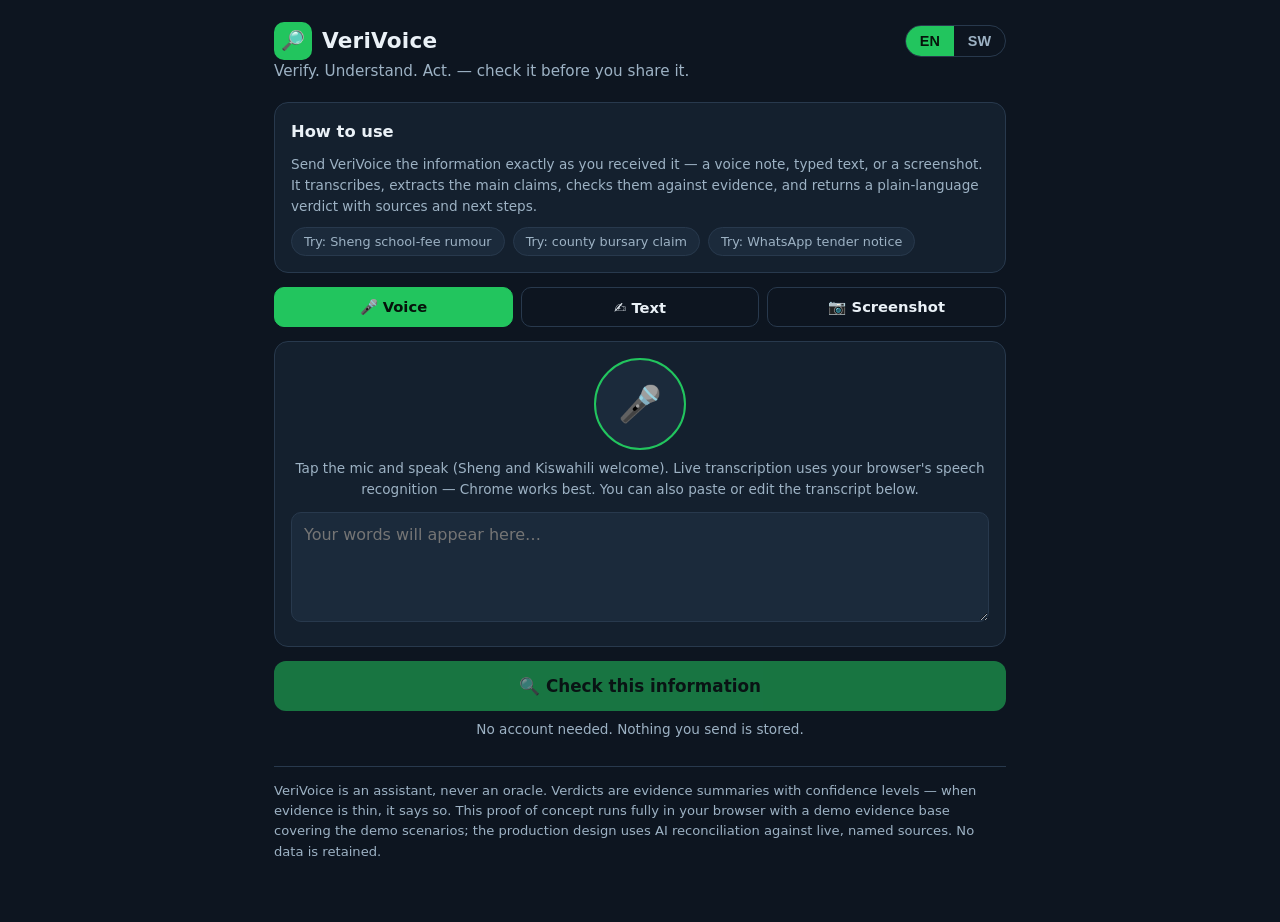
==== app/index.html @ a9f4529b "Deduplicate verdict cards for claims matching the same evidence" ====
<!DOCTYPE html>
<html lang="en">
<head>
<meta charset="UTF-8">
<meta name="viewport" content="width=device-width, initial-scale=1.0">
<meta name="description" content="VeriVoice — Verify. Understand. Act. A multilingual civic information assistant for Kenya.">
<title>VeriVoice — Verify. Understand. Act.</title>
<style>
:root{
  --bg:#0d1520; --card:#14202e; --card2:#1b2a3b; --ink:#eaf1f7; --muted:#9db2c4;
  --accent:#22c55e; --accent-ink:#06130b; --line:#28394d;
  --supported:#22c55e; --disputed:#ef4444; --misleading:#f59e0b; --unverified:#94a3b8;
  --font:system-ui,-apple-system,"Segoe UI",Roboto,"Helvetica Neue",Arial,sans-serif;
}
*{box-sizing:border-box;margin:0;padding:0}
body{background:var(--bg);color:var(--ink);font-family:var(--font);line-height:1.55;font-size:17px}
.wrap{max-width:760px;margin:0 auto;padding:16px 14px 60px}
header{display:flex;align-items:center;justify-content:space-between;gap:10px;padding:6px 0 14px}
.logo{display:flex;align-items:center;gap:10px;font-weight:800;font-size:1.35rem;letter-spacing:.2px}
.logo .mark{width:38px;height:38px;border-radius:10px;background:var(--accent);color:var(--accent-ink);display:flex;align-items:center;justify-content:center;font-size:1.2rem}
.tagline{color:var(--muted);font-size:.95rem;margin-top:-14px;margin-bottom:18px}
.langtoggle{display:flex;border:1px solid var(--line);border-radius:999px;overflow:hidden;flex-shrink:0}
.langtoggle button{background:transparent;color:var(--muted);border:0;padding:7px 14px;font-weight:700;cursor:pointer;font-size:.9rem}
.langtoggle button.on{background:var(--accent);color:var(--accent-ink)}
.card{background:var(--card);border:1px solid var(--line);border-radius:14px;padding:16px;margin-bottom:14px}
h2{font-size:1.02rem;margin-bottom:10px}
.tabs{display:flex;gap:8px;margin-bottom:14px}
.tab{flex:1;background:transparent;border:1px solid var(--line);color:var(--ink);border-radius:10px;padding:10px 6px;cursor:pointer;font-size:.92rem;font-weight:600;font-family:inherit}
.tab.on{background:var(--accent);color:var(--accent-ink);border-color:var(--accent)}
.hint{color:var(--muted);font-size:.85rem;margin-top:8px}
textarea{width:100%;background:var(--card2);border:1px solid var(--line);border-radius:10px;color:var(--ink);padding:12px;font-size:1rem;font-family:inherit;min-height:110px;resize:vertical}
textarea:focus{outline:2px solid var(--accent)}
.btn{display:block;width:100%;background:var(--accent);color:var(--accent-ink);border:0;border-radius:12px;padding:15px;font-size:1.05rem;font-weight:800;cursor:pointer;font-family:inherit;margin-top:6px}
.btn:disabled{opacity:.55;cursor:wait}
.btn.ghost{background:transparent;border:1px solid var(--line);color:var(--ink);font-weight:600;margin-top:10px}
.microw{display:flex;align-items:center;gap:10px;justify-content:center;flex-wrap:wrap}
.micbtn{width:92px;height:92px;border-radius:50%;border:2px solid var(--accent);background:var(--card2);color:var(--ink);font-size:2.2rem;cursor:pointer}
.micbtn.rec{background:#ef4444;border-color:#ef4444;animation:pulse 1.2s infinite}
@keyframes pulse{0%{box-shadow:0 0 0 0 rgba(239,68,68,.5)}70%{box-shadow:0 0 0 22px rgba(239,68,68,0)}100%{box-shadow:0 0 0 0 rgba(239,68,68,0)}}
.transcript{margin-top:12px}
.drop{border:2px dashed var(--line);border-radius:12px;padding:26px;text-align:center;color:var(--muted);cursor:pointer}
.drop.hasimg{padding:10px}
.drop img{max-width:100%;border-radius:8px}
.ocrprogress{color:var(--muted);font-size:.9rem;margin-top:10px}
.pipeline{display:none;background:var(--card);border:1px solid var(--line);border-radius:14px;padding:16px 18px;margin-bottom:14px}
.pipeline .step{display:flex;align-items:center;gap:10px;padding:7px 0;color:var(--muted);font-size:.95rem}
.pipeline .step.done{color:var(--ink)}
.pipeline .step .tick{width:22px;height:22px;border-radius:50%;border:1.5px solid var(--line);display:inline-flex;align-items:center;justify-content:center;font-size:.75rem;flex-shrink:0}
.pipeline .step.done .tick{background:var(--accent);color:var(--accent-ink);border-color:var(--accent)}
.safety{background:#2a1518;border:1px solid #7f1d1d;border-radius:12px;padding:14px;margin-bottom:14px}
.safety h3{font-size:.98rem;margin-bottom:6px;color:#fca5a5}
.safety p{font-size:.95rem}
.verdictcard{background:var(--card);border:1px solid var(--line);border-left:6px solid var(--unverified);border-radius:12px;padding:16px;margin-bottom:14px}
.verdictcard.supported{border-left-color:var(--supported)}
.verdictcard.disputed{border-left-color:var(--disputed)}
.verdictcard.misleading{border-left-color:var(--misleading)}
.verdictcard.unverified{border-left-color:var(--unverified)}
.claim{font-size:1.05rem;font-weight:600;margin-bottom:10px}
.badge{display:inline-block;padding:4px 12px;border-radius:999px;font-weight:800;font-size:.85rem;letter-spacing:.4px;margin-bottom:10px}
.badge.supported{background:rgba(34,197,94,.16);color:#6ee7a0}
.badge.disputed{background:rgba(239,68,68,.16);color:#fda4a4}
.badge.misleading{background:rgba(245,158,11,.16);color:#fcd34d}
.badge.unverified{background:rgba(148,163,184,.16);color:#cbd5e1}
.sechead{font-size:.82rem;font-weight:800;color:var(--muted);text-transform:uppercase;letter-spacing:.6px;margin:12px 0 6px}
.source{display:block;background:var(--card2);border:1px solid var(--line);border-radius:10px;padding:10px 12px;margin-bottom:8px;color:var(--ink);text-decoration:none;font-size:.95rem}
.source small{color:var(--muted);display:block}
.confbar{height:8px;background:var(--card2);border-radius:999px;overflow:hidden;margin:6px 0 2px}
.confbar span{display:block;height:100%;background:var(--accent)}
.nextsteps li{margin:4px 0 4px 18px;font-size:.97rem}
.sharebox{background:var(--card2);border:1px solid var(--line);border-radius:12px;padding:14px;margin-top:12px;font-size:.93rem;white-space:pre-wrap;display:none}
footer{color:var(--muted);font-size:.82rem;margin-top:26px;border-top:1px solid var(--line);padding-top:14px}
a{color:#7dd3fc}
.try{display:flex;gap:8px;flex-wrap:wrap;margin-top:10px}
.try button{background:var(--card2);border:1px solid var(--line);color:var(--muted);border-radius:999px;padding:6px 12px;font-size:.8rem;cursor:pointer;font-family:inherit}
.try button:hover{color:var(--ink);border-color:var(--accent)}
</style>
</head>
<body>
<div class="wrap">
  <header>
    <div class="logo"><div class="mark">🔎</div><span>VeriVoice</span></div>
    <div class="langtoggle"><button id="btnEn" class="on" onclick="setLang('en')">EN</button><button id="btnSw" onclick="setLang('sw')">SW</button></div>
  </header>
  <p class="tagline" id="t_tagline">Verify. Understand. Act. — check it before you share it.</p>

  <div class="card">
    <h2 id="t_howtitle">How to use</h2>
    <p class="hint" id="t_howtext">Send VeriVoice the information exactly as you received it — a voice note, typed text, or a screenshot. It transcribes, extracts the main claims, checks them against evidence, and returns a plain-language verdict with sources and next steps.</p>
    <div class="try">
      <button onclick="useExample(0)" id="ex0">Try: Sheng school-fee rumour</button>
      <button onclick="useExample(1)" id="ex1">Try: county bursary claim</button>
      <button onclick="useExample(2)" id="ex2">Try: WhatsApp tender notice</button>
    </div>
  </div>

  <div class="tabs">
    <button class="tab on" id="tabVoice" onclick="setTab('voice')">🎤 <span id="t_tabVoice">Voice</span></button>
    <button class="tab" id="tabText" onclick="setTab('text')">✍️ <span id="t_tabText">Text</span></button>
    <button class="tab" id="tabImg" onclick="setTab('img')">📷 <span id="t_tabImg">Screenshot</span></button>
  </div>

  <div class="card" id="paneVoice">
    <div class="microw">
      <button class="micbtn" id="micbtn" onclick="toggleMic()">🎤</button>
    </div>
    <p class="hint" style="text-align:center" id="t_michint">Tap the mic and speak (Sheng and Kiswahili welcome). Live transcription uses your browser's speech recognition — Chrome works best. You can also paste or edit the transcript below.</p>
    <div class="transcript"><textarea id="voiceText" placeholder="Your words will appear here…" oninput="syncText()"></textarea></div>
  </div>

  <div class="card" id="paneText" style="display:none">
    <textarea id="plainText" placeholder="Paste or type the message you received…" oninput="syncText()"></textarea>
  </div>

  <div class="card" id="paneImg" style="display:none">
    <div class="drop" id="drop" onclick="document.getElementById('file').click()">
      <span id="t_drop">📷 Tap to choose a screenshot of the message</span>
    </div>
    <input type="file" id="file" accept="image/*" style="display:none" onchange="handleImage(event)">
    <p class="ocrprogress" id="ocrprogress"></p>
    <textarea id="imgText" style="display:none;margin-top:10px" placeholder="Text read from the image (you can correct it)…" oninput="syncText()"></textarea>
  </div>

  <button class="btn" id="checkBtn" onclick="runCheck()" disabled>🔍 <span id="t_checkbtn">Check this information</span></button>
  <p class="hint" style="text-align:center" id="t_privacy">No account needed. Nothing you send is stored.</p>

  <div class="pipeline" id="pipeline">
    <div class="step" id="ps1"><span class="tick"></span> <span id="t_ps1">Transcription / text extraction</span></div>
    <div class="step" id="ps2"><span class="tick"></span> <span id="t_ps2">Claim extraction</span></div>
    <div class="step" id="ps3"><span class="tick"></span> <span id="t_ps3">Evidence retrieval</span></div>
    <div class="step" id="ps4"><span class="tick"></span> <span id="t_ps4">AI reconciliation</span></div>
    <div class="step" id="ps5"><span class="tick"></span> <span id="t_ps5">Preparing your verdict cards</span></div>
  </div>

  <div id="safety" class="safety" style="display:none">
    <h3 id="t_safetyh">⚠️ This message touches safety</h3>
    <p id="t_safetyp"></p>
  </div>

  <div id="results"></div>

  <div class="card" id="sharecard" style="display:none">
    <h2 id="t_shareh">Share back to the group</h2>
    <div class="sharebox" id="sharebox"></div>
    <button class="btn ghost" id="copybtn" onclick="copySummary()">📋 <span id="t_copy">Copy summary card</span></button>
    <button class="btn ghost" id="sharebtn" onclick="nativeShare()" style="display:none">📤 <span id="t_share">Share…</span></button>
  </div>

  <footer id="t_foot">
    VeriVoice is an assistant, never an oracle. Verdicts are evidence summaries with confidence levels — when evidence is thin, it says so. This proof of concept runs fully in your browser with a demo evidence base covering the demo scenarios; the production design uses AI reconciliation against live, named sources. No data is retained.
  </footer>
</div>

<script>
/* ---------- i18n ---------- */
var L = {
  en:{
    tagline:"Verify. Understand. Act. — check it before you share it.",
    howtitle:"How to use",
    howtext:"Send VeriVoice the information exactly as you received it — a voice note, typed text, or a screenshot. It transcribes, extracts the main claims, checks them against evidence, and returns a plain-language verdict with sources and next steps.",
    tabVoice:"Voice",tabText:"Text",tabImg:"Screenshot",
    micIdle:"Tap the mic and speak (Sheng and Kiswahili welcome). Live transcription uses your browser's speech recognition — Chrome works best. You can also paste or edit the transcript below.",
    micRec:"Listening… speak now. Tap again to stop.",
    micNo:"Your browser does not support live speech recognition. Use Chrome, or type / paste the message in the Text tab — everything else works the same.",
    drop:"📷 Tap to choose a screenshot of the message",
    check:"Check this information",
    privacy:"No account needed. Nothing you send is stored.",
    ps1:"Transcription / text extraction",ps2:"Claim extraction",ps3:"Evidence retrieval",ps4:"AI reconciliation",ps5:"Preparing your verdict cards",
    safetyH:"⚠️ This message touches safety",
    safetyP:"Because this message may touch violence, public health, or public safety, VeriVoice routes you to established support pathways before anything else. Kenya Police: 999 or 112. DCI Hotline ya Uhalifu: 0800 722 203. Gender-Based Violence helpline: 1195. NCIC (hate speech and ethnic incitement): 4157.",
    claimTitle:"Main claims found",
    supported:"SUPPORTED",disputed:"DISPUTED",misleading:"MISLEADING",unverified:"UNVERIFIED",
    evidence:"Evidence",unknown:"What we do not know",next:"Next steps you can act on",confidence:"Confidence",
    unvExp:"We could not find enough evidence to check this claim. Hakuna ushahidi wa kutosha. Do not spread it until it is confirmed by a source you trust.",
    noClaims:"No clear claims were found in this message. Try sending the message again in the words you received it.",
    shareH:"Share back to the group",
    copy:"Copy summary card",share:"Share…",
    summaryTitle:"VeriVoice check — summary",
    summaryBy:"Checked with VeriVoice 🔎",
    ex:["Try: Sheng school-fee rumour","Try: county bursary claim","Try: WhatsApp tender notice"],
    ocr:"Reading the image…",
    ocrDone:"Text read from the image. You can correct it below.",
    processing:"Checking…",
    copied:"Copied ✓",
    noClaims2:"No clear claims were found in this message."
  },
  sw:{
    tagline:"Thibitisha. Elewa. Tenda. — hakiki kabla ya kushiriki.",
    howtitle:"Jinsi ya kutumia",
    howtext:"Tuma VeriVoice taarifa kama ulivyopokea — sauti, maandishi, au picha. Inahusisha kuandika sauti, kutoza madai, kukagua ushahidi, na kukupa hukumu kwa lugha rahisi pamoja na vyanzo na hatua zinazofuata.",
    tabVoice:"Sauti",tabText:"Maandishi",tabImg:"Picha",
    micIdle:"Bonyeza kipaza sauti na ongea (Sheng na Kiswahili karibuni). Uhakiki wa sauti hufanya kazi vizuri kwenye Chrome. Unaweza pia kuandika au kuweka maandishi hapa chini.",
    micRec:"Inasikiliza… ongea sasa. Bonyeza tena kuacha.",
    micNo:"Kivinjari chako hakiungi mkono uhakiki wa sauti moja kwa moja. Tumia Chrome, au andika ujumbe kwenye kichupo cha Maandishi.",
    drop:"📷 Bonyeza kuchagua picha ya ujumbe",
    check:"Hakiki taarifa hii",
    privacy:"Hakuna akaunti inayohitajika. Hakuna kitu tunachohifadhi.",
    ps1:"Kuandika sauti / kutoa maandishi",ps2:"Kutoza madai",ps3:"Kutafuta ushahidi",ps4:"Ulinganishaji wa AI",ps5:"Kuandaa kadi za hukumu",
    safetyH:"⚠️ Ujumbe huu unahusu usalama",
    safetyP:"Kwa sababu ujumbe huu unaweza kuhusu vurugu, afya ya umma, au usalama wa umma, VeriVoice inakuongoza kwenye njia za msaada zilizothibitishwa. Polisi: 999 au 112. DCI Hotline ya Uhalifu: 0800 722 203. Msaada wa ukatili wa kijinsia: 1195. Kuripoti uchuki: 4157.",
    claimTitle:"Madai makuu yaliyopatikana",
    supported:"IMEHAKIKIWA",disputed:"IMEKANUSHWA",misleading:"INADANGANYA",unverified:"HAIJATHIBITISHWA",
    evidence:"Ushahidi",unknown:"Tunachokosa kujua",next:"Hatua unazoweza kuchukua",confidence:"Uhakika",
    unvExp:"Hakuna ushahidi wa kutosha wa kukagua dai hili. Usiendelee kusambaza hadi uthibitishwe na chanzo unachokiamini.",
    noClaims:"Hakuna madai makuu yaliyopatikana kwenye ujumbe huu. Jaribu kutuma tena kwa maneno uliyopokea.",
    shareH:"Shiriki kwenye kikundi",
    copy:"Nakili kadi ya muhtasari",share:"Shiriki…",
    summaryTitle:"Ukaguzi wa VeriVoice — muhtasari",
    summaryBy:"Imekaguliwa kwa VeriVoice 🔎",
    ex:["Jaribu: uvumi wa ada za shule (Sheng)","Jaribu: dai la bursary ya kaunti","Jaribu: tangazo la tender la WhatsApp"],
    ocr:"Inasoma picha…",
    ocrDone:"Maandishi yamependwa kutoka picha. Unaweza kuyasahihisha hapa chini.",
    processing:"Inakagua…",
    copied:"Imenakiliwa ✓",
    noClaims2:"Hakuna madai makuu yaliyopatikana."
  }
};
var lang='en';
function T(k){return L[lang][k];}
function setLang(l){
  lang=l;
  document.getElementById('btnEn').className=l==='en'?'on':'';
  document.getElementById('btnSw').className=l==='sw'?'on':'';
  document.getElementById('t_tagline').textContent=T('tagline');
  document.getElementById('t_howtitle').textContent=T('howtitle');
  document.getElementById('t_howtext').textContent=T('howtext');
  document.getElementById('t_tabVoice').textContent=T('tabVoice');
  document.getElementById('t_tabText').textContent=T('tabText');
  document.getElementById('t_tabImg').textContent=T('tabImg');
  document.getElementById('t_michint').textContent=rec?T('micRec'):T('micIdle');
  document.getElementById('t_drop').textContent=T('drop');
  document.getElementById('t_checkbtn').textContent=T('check');
  document.getElementById('t_privacy').textContent=T('privacy');
  for(var i=1;i<=5;i++) document.getElementById('t_ps'+i).textContent=T('ps'+i);
  document.getElementById('t_safetyh').textContent=T('safetyH');
  document.getElementById('t_safetyp').textContent=T('safetyP');
  document.getElementById('t_shareh').textContent=T('shareH');
  document.getElementById('t_copy').textContent=T('copy');
  document.getElementById('t_share').textContent=T('share');
  document.getElementById('t_foot').textContent=T('foot');
  for(var j=0;j<3;j++) document.getElementById('ex'+j).textContent=T('ex')[j];
}

/* ---------- tabs & input sync ---------- */
var tab='voice';
function setTab(t){
  tab=t;
  ['Voice','Text','Img'].forEach(function(n){
    document.getElementById('pane'+n).style.display=(n.toLowerCase()===t)?'block':'none';
    document.getElementById('tab'+n).className='tab'+(n.toLowerCase()===t?' on':'');
  });
}
function activeText(){return document.getElementById(tab==='voice'?'voiceText':(tab==='text'?'plainText':'imgText'));}
function syncText(){
  document.getElementById('checkBtn').disabled=activeText().value.trim().length===0;
}

/* ---------- demo examples ---------- */
var EXAMPLES=[
 "Mkuu, skulz za county zimeanza ada mpya kuanzia next term. Watoto wanalazimika kulipia elfu tatu kabla hawajarudi. Nimetuma voice note kwa group tuone kama ni true ama ni con.",
 "I heard the county has set aside KSh 2 billion for bursaries this year and every student in the ward will get KSh 30,000. They said applications close on Friday at the chief's office.",
 "TENDER NOTICE!! County Government invites bids for construction of Gikomba market Phase 2. To apply, send KSh 5,000 registration fee via M-PESA to the procurement officer and forward your documents to this WhatsApp number. Deadline tomorrow."
];
function useExample(i){
  var el=document.getElementById('plainText');
  el.value=EXAMPLES[i];
  setTab('text');
  syncText();
}

/* ---------- voice ---------- */
var rec=null, recognizing=false;
function toggleMic(){
  if(recognizing){try{rec.stop();}catch(e){} return;}
  var SR=window.SpeechRecognition||window.webkitSpeechRecognition;
  if(!SR){alert(T('micNo'));return;}
  rec=new SR();
  rec.lang='sw-KE'; rec.interimResults=true; rec.continuous=true;
  rec.onstart=function(){recognizing=true;document.getElementById('micbtn').className='micbtn rec';document.getElementById('t_michint').textContent=T('micRec');};
  rec.onend=function(){recognizing=false;document.getElementById('micbtn').className='micbtn';document.getElementById('t_michint').textContent=T('micIdle');};
  rec.onresult=function(e){
    var s='';
    for(var i=0;i<e.results.length;i++){s+=e.results[i][0].transcript;}
    document.getElementById('voiceText').value=s; syncText();
  };
  rec.onerror=rec.onend;
  try{rec.start();}catch(e){}
}

/* ---------- image OCR ---------- */
function handleImage(ev){
  var f=ev.target.files[0]; if(!f) return;
  var drop=document.getElementById('drop');
  drop.className='drop hasimg';
  drop.innerHTML='<img src="'+URL.createObjectURL(f)+'" alt="screenshot">';
  var prog=document.getElementById('ocrprogress');
  prog.textContent=T('ocr');
  var s=document.createElement('script');
  s.src='https://cdn.jsdelivr.net/npm/tesseract.js@5/dist/tesseract.min.js';
  s.onload=function(){
    Tesseract.recognize(f,'eng').then(function(r){
      var txt=(r.data.text||'').trim();
      prog.textContent=T('ocrDone');
      var box=document.getElementById('imgText');
      box.style.display='block';
      box.value=txt;
      syncText();
    }).catch(function(){prog.textContent='OCR unavailable — type the message in the Text tab.';});
  };
  s.onerror=function(){prog.textContent='OCR could not load — type the message in the Text tab.';};
  document.head.appendChild(s);
}

/* ---------- evidence base (demo scenarios; production: AI reconciliation against live sources) ---------- */
var EVIDENCE=[
 {
  keywords:["ada","school fee","school fees","ada mpya","skulz","shule","term","watoto","lipia","elfu tatu","registration fee","schools","county schools","kabla"],
  verdict:"disputed", confidence:72,
  swClaim:"Kaunti imeanza ada mpya kwenye shule za kaunti kuanzia muhula ujao; watoto watachapishwa KSh 3,000 kabla ya kurudi.",
  enClaim:"County schools have introduced a new fee starting next term, and children must pay KSh 3,000 before returning.",
  sources:[
    {name:"Ministry of Education — public school fee guidelines", note:"Public day schools follow national fee guidelines; no county circular announces a KSh 3,000 'return fee'.", url:"https://www.education.go.ke/"},
    {name:"County Education Office", note:"Confirm any fee change directly with the sub-county director of education before paying anything.", url:"https://www.education.go.ke/"}
  ],
  unknownEn:"We do not have the original circular the voice note refers to — no document has circulated. A school-specific request is possible, but no county-wide fee change is on record.",
  unknownSw:"Hatuna waraka rasmi unaotajwa kwa sauti hii. Huwezekani kunaombi la shule fulani, lakini hakuna mabadiliko rasmi ya ada ya kaunti kwenye rekodi.",
  nextEn:["Do not pay any 'registration' or 'return' fee before confirming with the school head and the sub-county education office.","Ask the sender for the written circular — a real fee change comes with a document, not a voice note.","Report fee-related extortion to the Ministry of Education."],
  nextSw:["Usilipe ada yoyote ya 'usajili' kabla ya kuthibitisha na mkuu wa shule na ofisi ya elimu ya kaunti.","Omba mtumaji waraka rasmi — mabadiliko halali ya ada huja na waraka, si sauti pekee.","Ripoti unyonyaji wa ada kwa Wizara ya Elimu."]
 },
 {
  keywords:["bursary","bursaries","scholarship","ksh 2 billion","bilioni mbili","ksh 30,000","elfu thelathini","every student","ward","applications close","chief"],
  verdict:"misleading", confidence:64,
  enClaim:"The county has set aside KSh 2 billion for bursaries and every student in the ward will get KSh 30,000, with applications closing Friday at the chief's office.",
  swClaim:"Kaunti imeweka akiba ya KSh bilioni 2 kwa bursary; kila mwanafunzi wa kata atapata KSh 30,000, maombi yafunguki Ijumaa ofisini kwa chief.",
  sources:[
    {name:"County budget estimates (County Assembly records)", note:"The county's bursary fund is real but smaller than claimed, and is disbursed through ward bursary committees with published criteria — not a flat KSh 30,000 for every student.", url:"https://www.parliament.go.ke/"},
    {name:"Ward bursary committee / MCA office", note:"Bursary applications go to the ward committee under a public notice — not at the chief's office and not by a WhatsApp deadline.", url:"https://www.cog.go.ke/"}
  ],
  unknownEn:"We could not verify the KSh 2 billion figure or the Friday deadline against any public notice. Amounts per student vary by need and by ward.",
  unknownSw:"Hatuwezi kuthibitisha kiasi cha KSh bilioni 2 wala mwisho wa Ijumaa dhidi ya tangazo rasmi. Viwango kwa mwanafunzi hutofautiana na kata.",
  nextEn:["Confirm the real bursary window and criteria at your ward bursary committee or MCA's office — applying there is free.","Never pay anyone to 'register' a bursary application; legitimate applications cost nothing.","Ask for the public notice reference before acting on any deadline."],
  nextSw:["Thibitisha kipindi halali cha bursary na kamati ya kata au ofisi ya MCA — maombi halali ni bila malipo.","Usilipe mtu yeyote 'kuandikisha' maombi ya bursary; maombi halali hayana gharama.","Omba namba ya tangazo rasmi kabla ya kufuata mwisho wowote wa muda."]
 },
 {
  keywords:["tender","tender notice","bids","bid","procurement","gikomba","phase 2","mpesa","m-pesa","registration fee","procurement officer","whatsapp","deadline tomorrow","construction","market"],
  verdict:"disputed", confidence:85,
  enClaim:"A county tender for Gikomba market Phase 2 requires a KSh 5,000 M-PESA 'registration fee' sent to a procurement officer via WhatsApp.",
  swClaim:"Tender ya kaunti ya soko la Gikomba Awamu ya 2 inahitaji 'ada ya usajili' ya KSh 5,000 kupitia M-PESA kwa ofisa wa ununuzi kwa WhatsApp.",
  sources:[
    {name:"Public Procurement Information Portal (PPIP)", note:"Genuine county tenders are advertised on the public portal with a reference number and official submission channels — never via WhatsApp or personal M-PESA accounts.", url:"https://tenders.go.ke/"},
    {name:"Public Procurement Regulatory Authority (PPRA)", note:"Asking bidders for a 'registration fee' paid to a personal number is not part of any lawful procurement process.", url:"https://www.ppra.go.ke/"}
  ],
  unknownEn:"We could not find any Gikomba Phase 2 tender on the public portal matching this notice. That, plus payment to a personal number, matches a known fraud pattern.",
  unknownSw:"Hatupati tender yoyote ya Gikomba Awamu ya 2 kwenye lango la umma inayolingana. Pamoja na malipo kwa namba binafsi, hii inafanana na ulaghai unaojulikana.",
  nextEn:["Check tenders.go.ke before sending any money — if it is not on the portal, it is not a tender.","Report the number to the DCI Hotline ya Uhalifu: 0800 722 203 and warn the group.","Never send M-PESA to individuals for public tenders; official fees go to county paybill accounts with receipts."],
  nextSw:["Kagua tenders.go.ke kabla ya kutuma pesa — kama haipo kwenye lango, si tender halali.","Ripoti namba hiyo kwa DCI Hotline ya Uhalifu: 0800 722 203 na onya kikundi.","Usitume M-PESA kwa watu binafsi kwa tenda za umma; malipo halali huenda kwa paybill ya kaunti yenye risiti."]
 }
];
var SAFETY_WORDS=["kill","waua","kuua","attack","shambulio","mob justice","burn","choma","violence","vurugu","rape","shoot","riot","vita","election","uchaguzi","vaccine","chanjo","covid","ebola","cholera","kipindupindu","suicide","abuse","ukatili"];

/* ---------- claim extraction + reconciliation ---------- */
function extractClaims(text){
  var parts=text.replace(/\s+/g,' ').split(/(?<=[.!?])\s+/).map(function(s){return s.trim();}).filter(function(s){return s.length>25;});
  if(parts.length===0) parts=[text.trim()];
  return parts.slice(0,4);
}
function reconcile(claim){
  var c=' '+claim.toLowerCase()+' ';
  var best=null,bestScore=0;
  EVIDENCE.forEach(function(e){
    var score=0;
    e.keywords.forEach(function(k){
      if(c.indexOf(k)>=0) score++;
    });
    if(score>bestScore){bestScore=score;best=e;}
  });
  return bestScore>=2?best:null;
}
function verdictCard(claim,match){
  var v=match?match.verdict:'unverified';
  var conf=match?match.confidence:30;
  var cls=v;
  var claimText=match?(lang==='sw'?match.swClaim:match.enClaim):claim;
  var html='<div class="verdictcard '+cls+'">';
  html+='<div class="claim">'+escapeHtml(claimText)+'</div>';
  html+='<span class="badge '+cls+'">'+T(v)+'</span>';
  html+='<div class="sechead">'+T('confidence')+' · '+conf+'%</div><div class="confbar"><span style="width:'+conf+'%"></span></div>';
  if(match){
    html+='<div class="sechead">'+T('evidence')+'</div>';
    match.sources.forEach(function(s){
      html+='<a class="source" href="'+s.url+'" target="_blank" rel="noopener">'+escapeHtml(s.name)+'<small>'+escapeHtml(s.note)+'</small></a>';
    });
    html+='<div class="sechead">'+T('unknown')+'</div><p class="hint">'+escapeHtml(lang==='sw'?match.unknownSw:match.unknownEn)+'</p>';
    html+='<div class="sechead">'+T('next')+'</div><ul class="nextsteps">'+(lang==='sw'?match.nextSw:match.nextEn).map(function(n){return '<li>'+escapeHtml(n)+'</li>';}).join('')+'</ul>';
  } else {
    html+='<p class="hint" style="margin-top:10px">'+T('unvExp')+'</p>';
    html+='<div class="sechead">'+T('next')+'</div><ul class="nextsteps"><li>'+(lang==='sw'?'Tafuta tangazo rasmi kutoka chanzo rasmi kabla ya kusambaza.':'Look for an official notice or document from an official source before sharing.')+'</li><li>'+(lang==='sw'?'Rudisha ujumbe kwa VeriVoice ukiwa na viunganishi vya habari rasmi kwa ukaguzi zaidi.':'Send the message back to VeriVoice with links to official coverage for a deeper check.')+'</li></ul>';
  }
  html+='</div>';
  return {html:html, verdict:v, claim:claimText};
}
function escapeHtml(s){return String(s).replace(/&/g,'&amp;').replace(/</g,'&lt;').replace(/>/g,'&gt;').replace(/"/g,'&quot;');}

/* ---------- run ---------- */
var lastSummary=null;
function runCheck(){
  var text=activeText().value.trim();
  if(!text) return;
  var btn=document.getElementById('checkBtn');
  btn.disabled=true; document.getElementById('t_checkbtn').textContent=T('processing');
  var pipe=document.getElementById('pipeline'); pipe.style.display='block';
  var steps=['ps1','ps2','ps3','ps4','ps5'], i=0;
  var claimed=extractClaims(text);
  function tick(){
    if(i>0){
      document.getElementById(steps[i-1]).className='step done';
      document.getElementById(steps[i-1]).querySelector('.tick').textContent='✓';
    }
    if(i<steps.length){
      document.getElementById(steps[i]).className='step done';
      i++; setTimeout(tick, 420);
    } else { finish(claimed); }
  }
  tick();
}
function finish(claims){
  var low=' '+claims.join(' ').toLowerCase()+' ';
  var unsafe=SAFETY_WORDS.some(function(w){return low.indexOf(w)>=0;});
  if(unsafe){document.getElementById('safety').style.display='block'; window.scrollTo({top:0,behavior:'smooth'});}
  var results=[], seen=[];
  claims.forEach(function(c){
    var m=reconcile(c);
    if(m){ if(seen.indexOf(m)>=0) return; seen.push(m); }
    results.push(verdictCard(c,m));
  });
  var html='<div class="card"><h2>'+T('claimTitle')+'</h2></div>';
  if(claims.length===1 && claims[0].length<30) html='<div class="card"><h2>'+T('noClaims2')+'</h2></div>';
  results.forEach(function(r){html+=r.html;});
  document.getElementById('results').innerHTML=html;
  var lines=[T('summaryTitle'),''];
  results.forEach(function(r,i){
    lines.push((i+1)+'. '+r.claim);
    lines.push('→ '+T(r.verdict));
  });
  lines.push('',T('summaryBy'));
  lastSummary=lines.join('\n');
  document.getElementById('sharebox').textContent=lastSummary;
  document.getElementById('sharebox').style.display='block';
  document.getElementById('sharecard').style.display='block';
  document.getElementById('checkBtn').disabled=false;
  document.getElementById('t_checkbtn').textContent=T('check');
  if(navigator.share) document.getElementById('sharebtn').style.display='block';
}
function copySummary(){
  var done=function(){
    document.getElementById('t_copy').textContent=T('copied');
    setTimeout(function(){document.getElementById('t_copy').textContent=T('copy');},2000);
  };
  if(navigator.clipboard&&navigator.clipboard.writeText&&lastSummary){navigator.clipboard.writeText(lastSummary).then(done,done);}
  else{
    var ta=document.createElement('textarea');ta.value=lastSummary||'';document.body.appendChild(ta);ta.select();
    try{document.execCommand('copy');}catch(e){}
    document.body.removeChild(ta);done();
  }
}
function nativeShare(){
  if(navigator.share&&lastSummary) navigator.share({title:'VeriVoice',text:lastSummary}).catch(function(){});
}
document.getElementById('t_safetyp').textContent=L.en.safetyP;
</script>
</body>
</html>
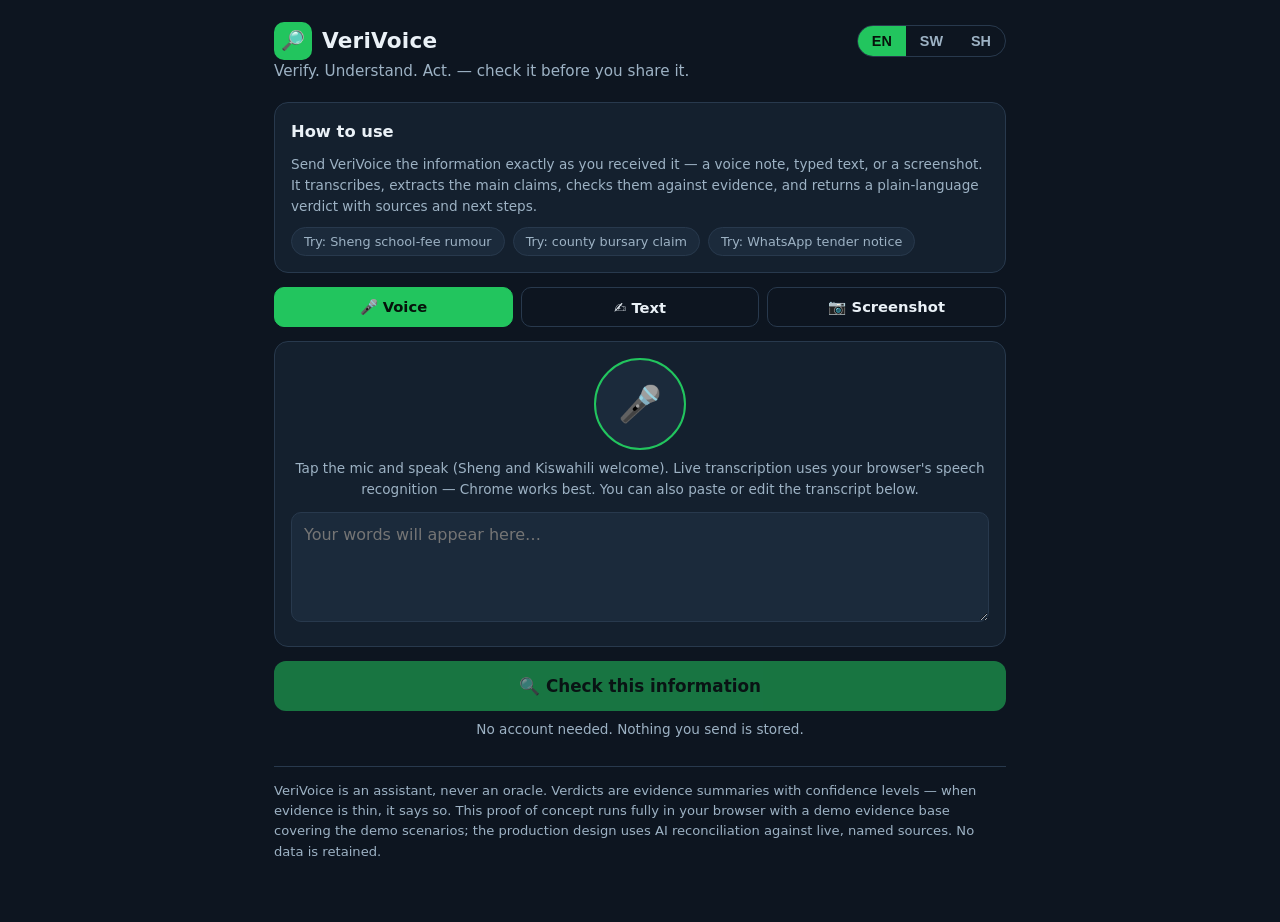
==== commit daedb7bb: "Add full Sheng (SH) interface language: UI, verdict cards, and demo scenarios in Sheng" ====
--- a/app/index.html
+++ b/app/index.html
@@ -79,7 +79,7 @@
 <div class="wrap">
   <header>
     <div class="logo"><div class="mark">🔎</div><span>VeriVoice</span></div>
-    <div class="langtoggle"><button id="btnEn" class="on" onclick="setLang('en')">EN</button><button id="btnSw" onclick="setLang('sw')">SW</button></div>
+    <div class="langtoggle"><button id="btnEn" class="on" onclick="setLang('en')">EN</button><button id="btnSw" onclick="setLang('sw')">SW</button><button id="btnSh" onclick="setLang('sh')">SH</button></div>
   </header>
   <p class="tagline" id="t_tagline">Verify. Understand. Act. — check it before you share it.</p>
 
@@ -212,6 +212,36 @@
     processing:"Inakagua…",
     copied:"Imenakiliwa ✓",
     noClaims2:"Hakuna madai makuu yaliyopatikana."
+  },
+  sh:{
+    tagline:"Hakiki. Elewa. Tenda. — check kabla ya kushare.",
+    howtitle:"Namna ya kutumia",
+    howtext:"Tuma VeriVoice ujumbe kama ulivyoipokea — sauti, text, ama screenshot. Inatranscribe, inatoa madai, inahakiki ushahidi, na inakupa verdict kwa lugha rahisi pamoja na sources na next steps.",
+    tabVoice:"Sauti",tabText:"Text",tabImg:"Picha",
+    micIdle:"Bonyeza mic na ongea (Sheng na Kiswahili ziko karibu). Live transcription inatumia speech recognition ya browser — Chrome ni best. Unaweza pia kuandika ama ku-edit transcript hapa chini.",
+    micRec:"Inaskiliza… ongea sasa. Bonyeza tena kuisha.",
+    micNo:"Browser yako haipati live speech recognition. Tumia Chrome, ama andika ujumbe kwa tab ya Text — kila kitu kingine kinaenda sawa.",
+    drop:"📷 Bonyeza kuchangua screenshot ya ujumbe",
+    check:"Hakiki hii info",
+    privacy:"Hakuna account inayohitajika. Hakuna kitu tunachostore.",
+    ps1:"Transcription / ku-extract text",ps2:"Kutoa madai",ps3:"Kutafuta ushahidi",ps4:"AI reconciliation",ps5:"Kuandaa verdict cards",
+    safetyH:"⚠️ Ujumbe huu unagusa usalama",
+    safetyP:"Kwa sababu ujumbe huu unaweza kuhusu violence, afya ya umma, ama usalama wa umma, VeriVoice inakupa kwanza pathways za msaada zilizothibitishwa. Police: 999 ama 112. DCI Hotline ya Uhalifu: 0800 722 203. GBV helpline: 1195. Kuripoti hate speech: 4157.",
+    claimTitle:"Madai makuu tumeyopata",
+    supported:"NI TRUE",disputed:"NI CON",misleading:"HALF-TRUTH",unverified:"HAIJAHAKIKIWA",
+    evidence:"Ushahidi",unknown:"Tunachokosa kujua",next:"Next steps unazoweza kuchukua",confidence:"Confidence",
+    unvExp:"Hakuna ushahidi ya kutosha ya kukagua hii. Usishare hadi imethibitishwa na source unayoiamini.",
+    noClaims:"Hakuna madai makuu kwenye ujumbe huu. Jaribu kutuma tena kwa maneno ulivyoipokea.",
+    shareH:"Share kwa group",
+    copy:"Copy summary card",share:"Share…",
+    summaryTitle:"VeriVoice check — summary",
+    summaryBy:"Imecheckiwa na VeriVoice 🔎",
+    ex:["Jaribu: uvumi wa ada za shule (Sheng)","Jaribu: dai la bursary ya county","Jaribu: tender ya WhatsApp"],
+    ocr:"Inasoma picha…",
+    ocrDone:"Text imetolewa kwa picha. Unaweza kusahihisha hapa chini.",
+    processing:"Inahakiki…",
+    copied:"Imecopy ✓",
+    noClaims2:"Hakuna madai makuu kwenye ujumbe huu."
   }
 };
 var lang='en';
@@ -220,6 +250,7 @@
   lang=l;
   document.getElementById('btnEn').className=l==='en'?'on':'';
   document.getElementById('btnSw').className=l==='sw'?'on':'';
+  document.getElementById('btnSh').className=l==='sh'?'on':'';
   document.getElementById('t_tagline').textContent=T('tagline');
   document.getElementById('t_howtitle').textContent=T('howtitle');
   document.getElementById('t_howtext').textContent=T('howtext');
@@ -317,6 +348,9 @@
   verdict:"disputed", confidence:72,
   swClaim:"Kaunti imeanza ada mpya kwenye shule za kaunti kuanzia muhula ujao; watoto watachapishwa KSh 3,000 kabla ya kurudi.",
   enClaim:"County schools have introduced a new fee starting next term, and children must pay KSh 3,000 before returning.",
+  shClaim:"Shule za county zimeanza ada mpya kuanzia next term — watoto wanalipia 3k kabla hawajarudi shule.",
+  shUnknown:"Hatuna circular rasmi ambayo voice note inarefer — hakuna doc imecirculate. Kuna wezekana ni ombi la shule moja, lakini hakuna ada mpya ya county mzima iko kwa record.",
+  shNext:["Usilipe 'registration' ama 'return fee' yoyote kabla uconfirm na head teacher na ofisi ya elimu ya sub-county.","Ulice sender anaye circular ya kusema — ada mpya halali huja na doc, si voice note pekee.","Report any extortion ya ada kwa Ministry of Education."],
   sources:[
     {name:"Ministry of Education — public school fee guidelines", note:"Public day schools follow national fee guidelines; no county circular announces a KSh 3,000 'return fee'.", url:"https://www.education.go.ke/"},
     {name:"County Education Office", note:"Confirm any fee change directly with the sub-county director of education before paying anything.", url:"https://www.education.go.ke/"}
@@ -330,6 +364,9 @@
   keywords:["bursary","bursaries","scholarship","ksh 2 billion","bilioni mbili","ksh 30,000","elfu thelathini","every student","ward","applications close","chief"],
   verdict:"misleading", confidence:64,
   enClaim:"The county has set aside KSh 2 billion for bursaries and every student in the ward will get KSh 30,000, with applications closing Friday at the chief's office.",
+  shClaim:"County imeweka KSh billion 2 kwa bursary na kila student wa ward atapata 30k — applications zinaisha Friday ofisi ya chief.",
+  shUnknown:"Hatupati uthibitisho wa billion 2 wala deadline ya Friday kutoka kwa notice rasmi yoyote. Kiasi kwa student kinatofautiana na ward.",
+  shNext:["Confirm window halali ya bursary na kamati ya ward ama ofisi ya MCA — kuapply ni free.","Usilipe mtu yoyote 'arejesti' bursary — application halali ni free kabisa.","Omba reference ya notice rasmi kabla ufuate deadline yoyote."],
   swClaim:"Kaunti imeweka akiba ya KSh bilioni 2 kwa bursary; kila mwanafunzi wa kata atapata KSh 30,000, maombi yafunguki Ijumaa ofisini kwa chief.",
   sources:[
     {name:"County budget estimates (County Assembly records)", note:"The county's bursary fund is real but smaller than claimed, and is disbursed through ward bursary committees with published criteria — not a flat KSh 30,000 for every student.", url:"https://www.parliament.go.ke/"},
@@ -344,6 +381,9 @@
   keywords:["tender","tender notice","bids","bid","procurement","gikomba","phase 2","mpesa","m-pesa","registration fee","procurement officer","whatsapp","deadline tomorrow","construction","market"],
   verdict:"disputed", confidence:85,
   enClaim:"A county tender for Gikomba market Phase 2 requires a KSh 5,000 M-PESA 'registration fee' sent to a procurement officer via WhatsApp.",
+  shClaim:"Tender ya county ya Gikomba market Phase 2 inataka 'registration fee' ya 5k via M-PESA kwa procurement officer kwa WhatsApp.",
+  shUnknown:"Hatupati tender ya Gikomba Phase 2 kwenye portal ya umma inayomatch hii notice. Pamoja na malipo kwa personal number, hii ni pattern ya fraud inayojulikana.",
+  shNext:["Check tenders.go.ke kabla utume pesa — kama haipo kwenye portal, si tender halali.","Report number hiyo kwa DCI Hotline ya Uhalifu: 0800 722 203 na waonye group.","Usitume M-PESA kwa mtu binafsi kwa tenda za county — ada halali huenda paybill ya county na receipt."],
   swClaim:"Tender ya kaunti ya soko la Gikomba Awamu ya 2 inahitaji 'ada ya usajili' ya KSh 5,000 kupitia M-PESA kwa ofisa wa ununuzi kwa WhatsApp.",
   sources:[
     {name:"Public Procurement Information Portal (PPIP)", note:"Genuine county tenders are advertised on the public portal with a reference number and official submission channels — never via WhatsApp or personal M-PESA accounts.", url:"https://tenders.go.ke/"},
@@ -375,11 +415,14 @@
   });
   return bestScore>=2?best:null;
 }
+function claimFor(m){return lang==='sh'?(m.shClaim||m.swClaim):(lang==='sw'?m.swClaim:m.enClaim);}
+function unknownFor(m){return lang==='sh'?(m.shUnknown||m.unknownSw):(lang==='sw'?m.unknownSw:m.unknownEn);}
+function nextFor(m){return lang==='sh'?(m.shNext||m.nextSw):(lang==='sw'?m.nextSw:m.nextEn);}
 function verdictCard(claim,match){
   var v=match?match.verdict:'unverified';
   var conf=match?match.confidence:30;
   var cls=v;
-  var claimText=match?(lang==='sw'?match.swClaim:match.enClaim):claim;
+  var claimText=match?claimFor(match):claim;
   var html='<div class="verdictcard '+cls+'">';
   html+='<div class="claim">'+escapeHtml(claimText)+'</div>';
   html+='<span class="badge '+cls+'">'+T(v)+'</span>';
@@ -389,8 +432,8 @@
     match.sources.forEach(function(s){
       html+='<a class="source" href="'+s.url+'" target="_blank" rel="noopener">'+escapeHtml(s.name)+'<small>'+escapeHtml(s.note)+'</small></a>';
     });
-    html+='<div class="sechead">'+T('unknown')+'</div><p class="hint">'+escapeHtml(lang==='sw'?match.unknownSw:match.unknownEn)+'</p>';
-    html+='<div class="sechead">'+T('next')+'</div><ul class="nextsteps">'+(lang==='sw'?match.nextSw:match.nextEn).map(function(n){return '<li>'+escapeHtml(n)+'</li>';}).join('')+'</ul>';
+    html+='<div class="sechead">'+T('unknown')+'</div><p class="hint">'+escapeHtml(unknownFor(match))+'</p>';
+    html+='<div class="sechead">'+T('next')+'</div><ul class="nextsteps">'+nextFor(match).map(function(n){return '<li>'+escapeHtml(n)+'</li>';}).join('')+'</ul>';
   } else {
     html+='<p class="hint" style="margin-top:10px">'+T('unvExp')+'</p>';
     html+='<div class="sechead">'+T('next')+'</div><ul class="nextsteps"><li>'+(lang==='sw'?'Tafuta tangazo rasmi kutoka chanzo rasmi kabla ya kusambaza.':'Look for an official notice or document from an official source before sharing.')+'</li><li>'+(lang==='sw'?'Rudisha ujumbe kwa VeriVoice ukiwa na viunganishi vya habari rasmi kwa ukaguzi zaidi.':'Send the message back to VeriVoice with links to official coverage for a deeper check.')+'</li></ul>';
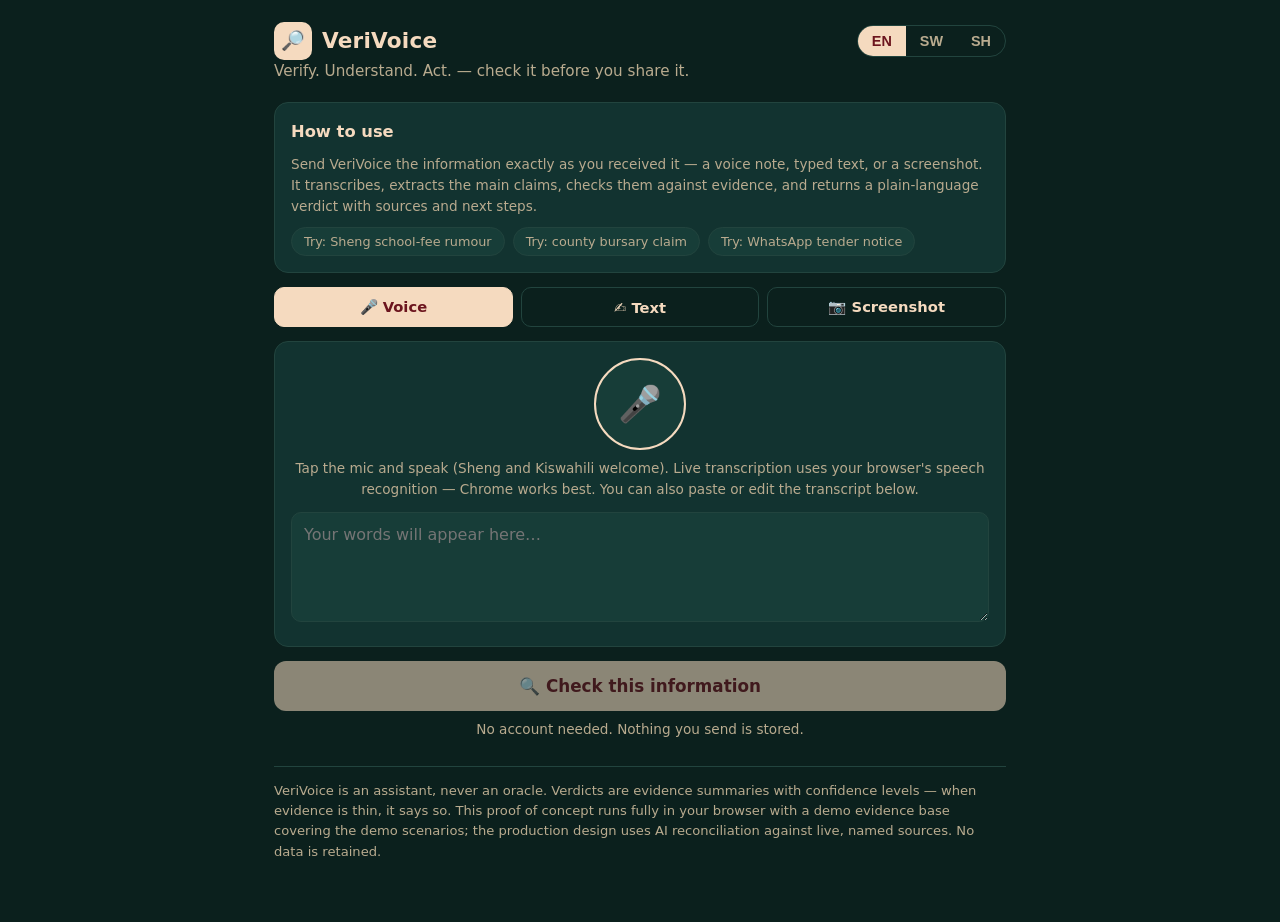
==== commit 87223e7e: "Apply new brand palette: Bordo/Green/Cream with accessible derived semantic tints" ====
--- a/app/index.html
+++ b/app/index.html
@@ -7,9 +7,12 @@
 <title>VeriVoice — Verify. Understand. Act.</title>
 <style>
 :root{
-  --bg:#0d1520; --card:#14202e; --card2:#1b2a3b; --ink:#eaf1f7; --muted:#9db2c4;
-  --accent:#22c55e; --accent-ink:#06130b; --line:#28394d;
-  --supported:#22c55e; --disputed:#ef4444; --misleading:#f59e0b; --unverified:#94a3b8;
+  /* Brand palette: Bordo #6C151E, Green #0F3D3A, Cream #F5DABF */
+  --bordo:#6C151E; --brandgreen:#0F3D3A; --cream:#F5DABF;
+  --bg:#0b201d; --card:#123330; --card2:#173d38; --ink:#F5DABF; --muted:#b9ab8f;
+  --accent:#F5DABF; --accent-ink:#6C151E; --line:#22443e;
+  --supported:#34b483; --disputed:#d64545; --misleading:#e0ac52; --unverified:#9c9080;
+  --supported-text:#7fe0bb; --disputed-text:#f0a3a3; --misleading-text:#f0c27a; --unverified-text:#c9bda2;
   --font:system-ui,-apple-system,"Segoe UI",Roboto,"Helvetica Neue",Arial,sans-serif;
 }
 *{box-sizing:border-box;margin:0;padding:0}
@@ -35,8 +38,8 @@
 .btn.ghost{background:transparent;border:1px solid var(--line);color:var(--ink);font-weight:600;margin-top:10px}
 .microw{display:flex;align-items:center;gap:10px;justify-content:center;flex-wrap:wrap}
 .micbtn{width:92px;height:92px;border-radius:50%;border:2px solid var(--accent);background:var(--card2);color:var(--ink);font-size:2.2rem;cursor:pointer}
-.micbtn.rec{background:#ef4444;border-color:#ef4444;animation:pulse 1.2s infinite}
-@keyframes pulse{0%{box-shadow:0 0 0 0 rgba(239,68,68,.5)}70%{box-shadow:0 0 0 22px rgba(239,68,68,0)}100%{box-shadow:0 0 0 0 rgba(239,68,68,0)}}
+.micbtn.rec{background:#c23b3b;border-color:#c23b3b;animation:pulse 1.2s infinite}
+@keyframes pulse{0%{box-shadow:0 0 0 0 rgba(194,59,59,.5)}70%{box-shadow:0 0 0 22px rgba(194,59,59,0)}100%{box-shadow:0 0 0 0 rgba(194,59,59,0)}}
 .transcript{margin-top:12px}
 .drop{border:2px dashed var(--line);border-radius:12px;padding:26px;text-align:center;color:var(--muted);cursor:pointer}
 .drop.hasimg{padding:10px}
@@ -47,8 +50,8 @@
 .pipeline .step.done{color:var(--ink)}
 .pipeline .step .tick{width:22px;height:22px;border-radius:50%;border:1.5px solid var(--line);display:inline-flex;align-items:center;justify-content:center;font-size:.75rem;flex-shrink:0}
 .pipeline .step.done .tick{background:var(--accent);color:var(--accent-ink);border-color:var(--accent)}
-.safety{background:#2a1518;border:1px solid #7f1d1d;border-radius:12px;padding:14px;margin-bottom:14px}
-.safety h3{font-size:.98rem;margin-bottom:6px;color:#fca5a5}
+.safety{background:#2a1418;border:1px solid #6C151E;border-radius:12px;padding:14px;margin-bottom:14px}
+.safety h3{font-size:.98rem;margin-bottom:6px;color:var(--disputed-text)}
 .safety p{font-size:.95rem}
 .verdictcard{background:var(--card);border:1px solid var(--line);border-left:6px solid var(--unverified);border-radius:12px;padding:16px;margin-bottom:14px}
 .verdictcard.supported{border-left-color:var(--supported)}
@@ -57,10 +60,10 @@
 .verdictcard.unverified{border-left-color:var(--unverified)}
 .claim{font-size:1.05rem;font-weight:600;margin-bottom:10px}
 .badge{display:inline-block;padding:4px 12px;border-radius:999px;font-weight:800;font-size:.85rem;letter-spacing:.4px;margin-bottom:10px}
-.badge.supported{background:rgba(34,197,94,.16);color:#6ee7a0}
-.badge.disputed{background:rgba(239,68,68,.16);color:#fda4a4}
-.badge.misleading{background:rgba(245,158,11,.16);color:#fcd34d}
-.badge.unverified{background:rgba(148,163,184,.16);color:#cbd5e1}
+.badge.supported{background:rgba(52,180,131,.18);color:var(--supported-text)}
+.badge.disputed{background:rgba(214,69,69,.18);color:var(--disputed-text)}
+.badge.misleading{background:rgba(224,172,82,.18);color:var(--misleading-text)}
+.badge.unverified{background:rgba(156,144,128,.18);color:var(--unverified-text)}
 .sechead{font-size:.82rem;font-weight:800;color:var(--muted);text-transform:uppercase;letter-spacing:.6px;margin:12px 0 6px}
 .source{display:block;background:var(--card2);border:1px solid var(--line);border-radius:10px;padding:10px 12px;margin-bottom:8px;color:var(--ink);text-decoration:none;font-size:.95rem}
 .source small{color:var(--muted);display:block}
@@ -69,7 +72,7 @@
 .nextsteps li{margin:4px 0 4px 18px;font-size:.97rem}
 .sharebox{background:var(--card2);border:1px solid var(--line);border-radius:12px;padding:14px;margin-top:12px;font-size:.93rem;white-space:pre-wrap;display:none}
 footer{color:var(--muted);font-size:.82rem;margin-top:26px;border-top:1px solid var(--line);padding-top:14px}
-a{color:#7dd3fc}
+a{color:var(--supported-text)}
 .try{display:flex;gap:8px;flex-wrap:wrap;margin-top:10px}
 .try button{background:var(--card2);border:1px solid var(--line);color:var(--muted);border-radius:999px;padding:6px 12px;font-size:.8rem;cursor:pointer;font-family:inherit}
 .try button:hover{color:var(--ink);border-color:var(--accent)}
@@ -418,6 +421,11 @@
 function claimFor(m){return lang==='sh'?(m.shClaim||m.swClaim):(lang==='sw'?m.swClaim:m.enClaim);}
 function unknownFor(m){return lang==='sh'?(m.shUnknown||m.unknownSw):(lang==='sw'?m.unknownSw:m.unknownEn);}
 function nextFor(m){return lang==='sh'?(m.shNext||m.nextSw):(lang==='sw'?m.nextSw:m.nextEn);}
+function fallbackNext(){
+  if(lang==='sw') return ["Tafuta tangazo rasmi au waraka kutoka chanzo rasmi kabla ya kusambaza.","Rudisha ujumbe kwa VeriVoice ukiwa na viunganishi vya habari rasmi kwa ukaguzi zaidi."];
+  if(lang==='sh') return ["Tafuta notice rasmi ama doc kutoka official source kabla ushare.","Rudisha ujumbe kwa VeriVoice ukiwa na links za official coverage kwa deep check."];
+  return ["Look for an official notice or document from an official source before sharing.","Send the message back to VeriVoice with links to official coverage for a deeper check."];
+}
 function verdictCard(claim,match){
   var v=match?match.verdict:'unverified';
   var conf=match?match.confidence:30;
@@ -436,7 +444,7 @@
     html+='<div class="sechead">'+T('next')+'</div><ul class="nextsteps">'+nextFor(match).map(function(n){return '<li>'+escapeHtml(n)+'</li>';}).join('')+'</ul>';
   } else {
     html+='<p class="hint" style="margin-top:10px">'+T('unvExp')+'</p>';
-    html+='<div class="sechead">'+T('next')+'</div><ul class="nextsteps"><li>'+(lang==='sw'?'Tafuta tangazo rasmi kutoka chanzo rasmi kabla ya kusambaza.':'Look for an official notice or document from an official source before sharing.')+'</li><li>'+(lang==='sw'?'Rudisha ujumbe kwa VeriVoice ukiwa na viunganishi vya habari rasmi kwa ukaguzi zaidi.':'Send the message back to VeriVoice with links to official coverage for a deeper check.')+'</li></ul>';
+    html+='<div class="sechead">'+T('next')+'</div><ul class="nextsteps">'+fallbackNext().map(function(n){return '<li>'+escapeHtml(n)+'</li>';}).join('')+'</ul>';
   }
   html+='</div>';
   return {html:html, verdict:v, claim:claimText};
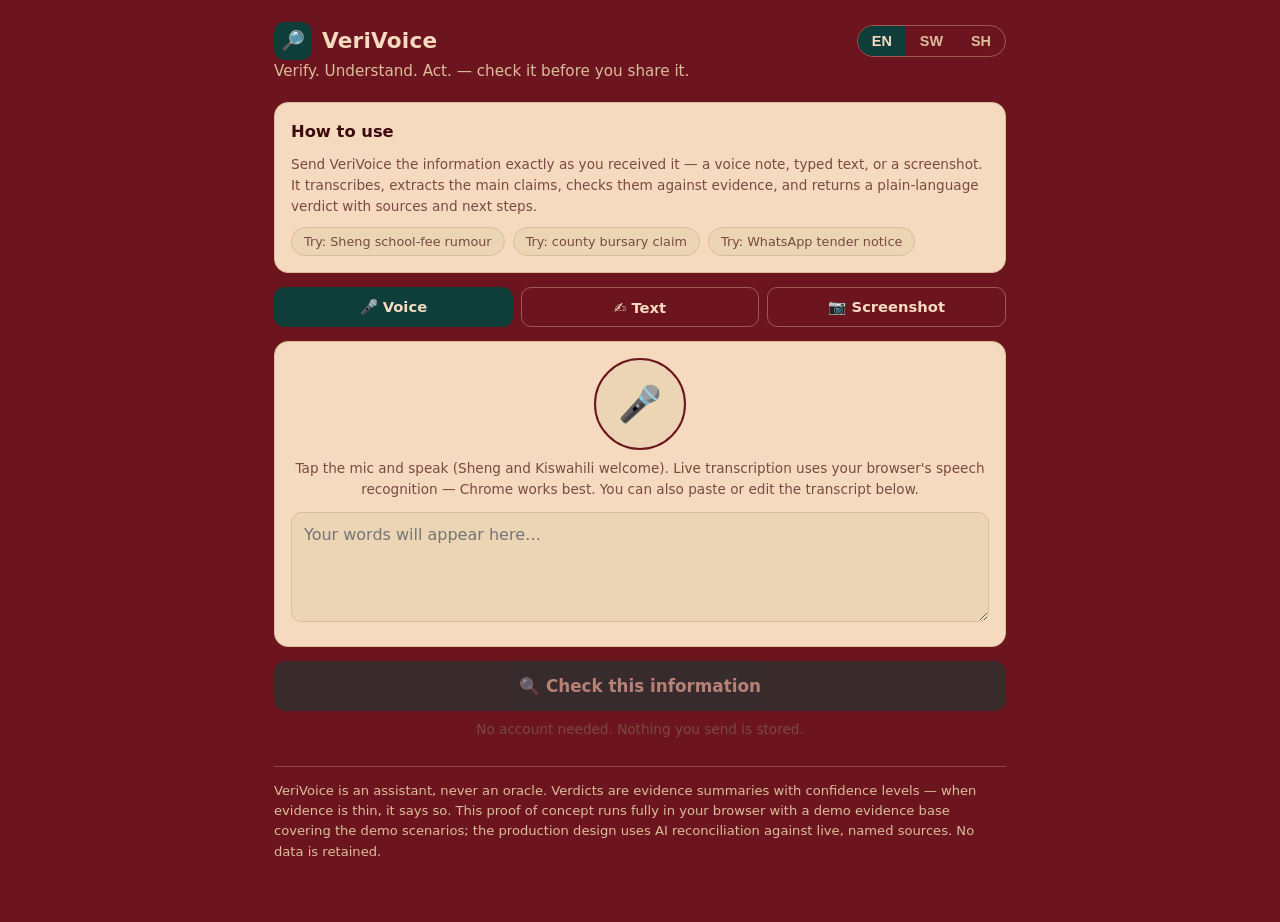
==== commit a15efe0c: "Rework palette: bordo-dominant background, cream center panels, green as least-used accent" ====
--- a/app/index.html
+++ b/app/index.html
@@ -7,75 +7,75 @@
 <title>VeriVoice — Verify. Understand. Act.</title>
 <style>
 :root{
-  /* Brand palette: Bordo #6C151E, Green #0F3D3A, Cream #F5DABF */
+  /* Brand palette — Bordo #6C151E dominates, Cream #F5DABF panels, Green #0F3D3A used least */
   --bordo:#6C151E; --brandgreen:#0F3D3A; --cream:#F5DABF;
-  --bg:#0b201d; --card:#123330; --card2:#173d38; --ink:#F5DABF; --muted:#b9ab8f;
-  --accent:#F5DABF; --accent-ink:#6C151E; --line:#22443e;
-  --supported:#34b483; --disputed:#d64545; --misleading:#e0ac52; --unverified:#9c9080;
-  --supported-text:#7fe0bb; --disputed-text:#f0a3a3; --misleading-text:#f0c27a; --unverified-text:#c9bda2;
+  --bg:#6C151E; --card:#F5DABF; --card2:#EBD5B4; --ink:#3D0A10; --muted:#7A4A40;
+  --accent:#0F3D3A; --accent-ink:#F5DABF; --line:#D9BD9A;
+  --onbordo:#F5DABF; --onbordo-muted:#DBBD9B;
+  --supported:#0F3D3A; --disputed:#A3232E; --misleading:#B07818; --unverified:#9C8468;
   --font:system-ui,-apple-system,"Segoe UI",Roboto,"Helvetica Neue",Arial,sans-serif;
 }
 *{box-sizing:border-box;margin:0;padding:0}
-body{background:var(--bg);color:var(--ink);font-family:var(--font);line-height:1.55;font-size:17px}
+body{background:var(--bg);color:var(--onbordo);font-family:var(--font);line-height:1.55;font-size:17px}
 .wrap{max-width:760px;margin:0 auto;padding:16px 14px 60px}
 header{display:flex;align-items:center;justify-content:space-between;gap:10px;padding:6px 0 14px}
-.logo{display:flex;align-items:center;gap:10px;font-weight:800;font-size:1.35rem;letter-spacing:.2px}
+.logo{display:flex;align-items:center;gap:10px;font-weight:800;font-size:1.35rem;letter-spacing:.2px;color:var(--onbordo)}
 .logo .mark{width:38px;height:38px;border-radius:10px;background:var(--accent);color:var(--accent-ink);display:flex;align-items:center;justify-content:center;font-size:1.2rem}
-.tagline{color:var(--muted);font-size:.95rem;margin-top:-14px;margin-bottom:18px}
-.langtoggle{display:flex;border:1px solid var(--line);border-radius:999px;overflow:hidden;flex-shrink:0}
-.langtoggle button{background:transparent;color:var(--muted);border:0;padding:7px 14px;font-weight:700;cursor:pointer;font-size:.9rem}
+.tagline{color:var(--onbordo-muted);font-size:.95rem;margin-top:-14px;margin-bottom:18px}
+.langtoggle{display:flex;border:1px solid rgba(245,218,191,.35);border-radius:999px;overflow:hidden;flex-shrink:0}
+.langtoggle button{background:transparent;color:var(--onbordo-muted);border:0;padding:7px 14px;font-weight:700;cursor:pointer;font-size:.9rem}
 .langtoggle button.on{background:var(--accent);color:var(--accent-ink)}
-.card{background:var(--card);border:1px solid var(--line);border-radius:14px;padding:16px;margin-bottom:14px}
+.card{background:var(--card);border:1px solid var(--line);border-radius:14px;padding:16px;margin-bottom:14px;color:var(--ink)}
 h2{font-size:1.02rem;margin-bottom:10px}
 .tabs{display:flex;gap:8px;margin-bottom:14px}
-.tab{flex:1;background:transparent;border:1px solid var(--line);color:var(--ink);border-radius:10px;padding:10px 6px;cursor:pointer;font-size:.92rem;font-weight:600;font-family:inherit}
+.tab{flex:1;background:transparent;border:1px solid rgba(245,218,191,.35);color:var(--onbordo);border-radius:10px;padding:10px 6px;cursor:pointer;font-size:.92rem;font-weight:600;font-family:inherit}
 .tab.on{background:var(--accent);color:var(--accent-ink);border-color:var(--accent)}
 .hint{color:var(--muted);font-size:.85rem;margin-top:8px}
 textarea{width:100%;background:var(--card2);border:1px solid var(--line);border-radius:10px;color:var(--ink);padding:12px;font-size:1rem;font-family:inherit;min-height:110px;resize:vertical}
-textarea:focus{outline:2px solid var(--accent)}
+textarea:focus{outline:2px solid var(--bordo)}
 .btn{display:block;width:100%;background:var(--accent);color:var(--accent-ink);border:0;border-radius:12px;padding:15px;font-size:1.05rem;font-weight:800;cursor:pointer;font-family:inherit;margin-top:6px}
 .btn:disabled{opacity:.55;cursor:wait}
 .btn.ghost{background:transparent;border:1px solid var(--line);color:var(--ink);font-weight:600;margin-top:10px}
 .microw{display:flex;align-items:center;gap:10px;justify-content:center;flex-wrap:wrap}
-.micbtn{width:92px;height:92px;border-radius:50%;border:2px solid var(--accent);background:var(--card2);color:var(--ink);font-size:2.2rem;cursor:pointer}
-.micbtn.rec{background:#c23b3b;border-color:#c23b3b;animation:pulse 1.2s infinite}
+.micbtn{width:92px;height:92px;border-radius:50%;border:2px solid var(--bordo);background:var(--card2);color:var(--ink);font-size:2.2rem;cursor:pointer}
+.micbtn.rec{background:#c23b3b;border-color:#c23b3b;color:#fff;animation:pulse 1.2s infinite}
 @keyframes pulse{0%{box-shadow:0 0 0 0 rgba(194,59,59,.5)}70%{box-shadow:0 0 0 22px rgba(194,59,59,0)}100%{box-shadow:0 0 0 0 rgba(194,59,59,0)}}
 .transcript{margin-top:12px}
 .drop{border:2px dashed var(--line);border-radius:12px;padding:26px;text-align:center;color:var(--muted);cursor:pointer}
 .drop.hasimg{padding:10px}
 .drop img{max-width:100%;border-radius:8px}
 .ocrprogress{color:var(--muted);font-size:.9rem;margin-top:10px}
-.pipeline{display:none;background:var(--card);border:1px solid var(--line);border-radius:14px;padding:16px 18px;margin-bottom:14px}
+.pipeline{display:none;background:var(--card);border:1px solid var(--line);border-radius:14px;padding:16px 18px;margin-bottom:14px;color:var(--ink)}
 .pipeline .step{display:flex;align-items:center;gap:10px;padding:7px 0;color:var(--muted);font-size:.95rem}
 .pipeline .step.done{color:var(--ink)}
 .pipeline .step .tick{width:22px;height:22px;border-radius:50%;border:1.5px solid var(--line);display:inline-flex;align-items:center;justify-content:center;font-size:.75rem;flex-shrink:0}
 .pipeline .step.done .tick{background:var(--accent);color:var(--accent-ink);border-color:var(--accent)}
-.safety{background:#2a1418;border:1px solid #6C151E;border-radius:12px;padding:14px;margin-bottom:14px}
-.safety h3{font-size:.98rem;margin-bottom:6px;color:var(--disputed-text)}
+.safety{background:#4F1017;border:1px solid #8A2A33;border-radius:12px;padding:14px;margin-bottom:14px;color:var(--onbordo)}
+.safety h3{font-size:.98rem;margin-bottom:6px;color:#F0A3A3}
 .safety p{font-size:.95rem}
-.verdictcard{background:var(--card);border:1px solid var(--line);border-left:6px solid var(--unverified);border-radius:12px;padding:16px;margin-bottom:14px}
+.verdictcard{background:var(--card);border:1px solid var(--line);border-left:6px solid var(--unverified);border-radius:12px;padding:16px;margin-bottom:14px;color:var(--ink)}
 .verdictcard.supported{border-left-color:var(--supported)}
 .verdictcard.disputed{border-left-color:var(--disputed)}
 .verdictcard.misleading{border-left-color:var(--misleading)}
 .verdictcard.unverified{border-left-color:var(--unverified)}
 .claim{font-size:1.05rem;font-weight:600;margin-bottom:10px}
 .badge{display:inline-block;padding:4px 12px;border-radius:999px;font-weight:800;font-size:.85rem;letter-spacing:.4px;margin-bottom:10px}
-.badge.supported{background:rgba(52,180,131,.18);color:var(--supported-text)}
-.badge.disputed{background:rgba(214,69,69,.18);color:var(--disputed-text)}
-.badge.misleading{background:rgba(224,172,82,.18);color:var(--misleading-text)}
-.badge.unverified{background:rgba(156,144,128,.18);color:var(--unverified-text)}
+.badge.supported{background:rgba(15,61,58,.14);color:#0F3D3A}
+.badge.disputed{background:rgba(163,35,46,.14);color:#8F1D26}
+.badge.misleading{background:rgba(176,120,24,.16);color:#7A5206}
+.badge.unverified{background:rgba(110,80,62,.16);color:#5E4235}
 .sechead{font-size:.82rem;font-weight:800;color:var(--muted);text-transform:uppercase;letter-spacing:.6px;margin:12px 0 6px}
 .source{display:block;background:var(--card2);border:1px solid var(--line);border-radius:10px;padding:10px 12px;margin-bottom:8px;color:var(--ink);text-decoration:none;font-size:.95rem}
 .source small{color:var(--muted);display:block}
-.confbar{height:8px;background:var(--card2);border-radius:999px;overflow:hidden;margin:6px 0 2px}
-.confbar span{display:block;height:100%;background:var(--accent)}
+.confbar{height:8px;background:#DCC09C;border-radius:999px;overflow:hidden;margin:6px 0 2px}
+.confbar span{display:block;height:100%;background:var(--bordo)}
 .nextsteps li{margin:4px 0 4px 18px;font-size:.97rem}
 .sharebox{background:var(--card2);border:1px solid var(--line);border-radius:12px;padding:14px;margin-top:12px;font-size:.93rem;white-space:pre-wrap;display:none}
-footer{color:var(--muted);font-size:.82rem;margin-top:26px;border-top:1px solid var(--line);padding-top:14px}
-a{color:var(--supported-text)}
+footer{color:var(--onbordo-muted);font-size:.82rem;margin-top:26px;border-top:1px solid rgba(245,218,191,.25);padding-top:14px}
+a{color:#0F3D3A}
 .try{display:flex;gap:8px;flex-wrap:wrap;margin-top:10px}
 .try button{background:var(--card2);border:1px solid var(--line);color:var(--muted);border-radius:999px;padding:6px 12px;font-size:.8rem;cursor:pointer;font-family:inherit}
-.try button:hover{color:var(--ink);border-color:var(--accent)}
+.try button:hover{color:var(--ink);border-color:var(--bordo)}
 </style>
 </head>
 <body>
@@ -348,6 +348,7 @@
 var EVIDENCE=[
  {
   keywords:["ada","school fee","school fees","ada mpya","skulz","shule","term","watoto","lipia","elfu tatu","registration fee","schools","county schools","kabla"],
+  anchors:["ada mpya","skulz","shule","elfu tatu","ksh 3,000","return fee","county schools","school fee","school fees","ada"],
   verdict:"disputed", confidence:72,
   swClaim:"Kaunti imeanza ada mpya kwenye shule za kaunti kuanzia muhula ujao; watoto watachapishwa KSh 3,000 kabla ya kurudi.",
   enClaim:"County schools have introduced a new fee starting next term, and children must pay KSh 3,000 before returning.",
@@ -365,6 +366,7 @@
  },
  {
   keywords:["bursary","bursaries","scholarship","ksh 2 billion","bilioni mbili","ksh 30,000","elfu thelathini","every student","ward","applications close","chief"],
+  anchors:["bursary","bursaries","scholarship","ksh 2 billion","bilioni mbili","ksh 30,000","elfu thelathini"],
   verdict:"misleading", confidence:64,
   enClaim:"The county has set aside KSh 2 billion for bursaries and every student in the ward will get KSh 30,000, with applications closing Friday at the chief's office.",
   shClaim:"County imeweka KSh billion 2 kwa bursary na kila student wa ward atapata 30k — applications zinaisha Friday ofisi ya chief.",
@@ -382,6 +384,7 @@
  },
  {
   keywords:["tender","tender notice","bids","bid","procurement","gikomba","phase 2","mpesa","m-pesa","registration fee","procurement officer","whatsapp","deadline tomorrow","construction","market"],
+  anchors:["tender","bids","bid","procurement","gikomba","tender notice"],
   verdict:"disputed", confidence:85,
   enClaim:"A county tender for Gikomba market Phase 2 requires a KSh 5,000 M-PESA 'registration fee' sent to a procurement officer via WhatsApp.",
   shClaim:"Tender ya county ya Gikomba market Phase 2 inataka 'registration fee' ya 5k via M-PESA kwa procurement officer kwa WhatsApp.",
@@ -416,7 +419,11 @@
     });
     if(score>bestScore){bestScore=score;best=e;}
   });
-  return bestScore>=2?best:null;
+  /* Two generic keywords alone (e.g. "registration fee" + "M-PESA") must never
+     produce a verdict: require a distinctive anchor term from the matched scenario. */
+  if(!best) return null;
+  var hasAnchor=(best.anchors||[]).some(function(a){return c.indexOf(a)>=0;});
+  return (bestScore>=2&&hasAnchor)?best:null;
 }
 function claimFor(m){return lang==='sh'?(m.shClaim||m.swClaim):(lang==='sw'?m.swClaim:m.enClaim);}
 function unknownFor(m){return lang==='sh'?(m.shUnknown||m.unknownSw):(lang==='sw'?m.unknownSw:m.unknownEn);}
@@ -430,7 +437,7 @@
   var v=match?match.verdict:'unverified';
   var conf=match?match.confidence:30;
   var cls=v;
-  var claimText=match?claimFor(match):claim;
+  var claimText=claim; /* always show the user's actual claim text, never a canned substitute */
   var html='<div class="verdictcard '+cls+'">';
   html+='<div class="claim">'+escapeHtml(claimText)+'</div>';
   html+='<span class="badge '+cls+'">'+T(v)+'</span>';
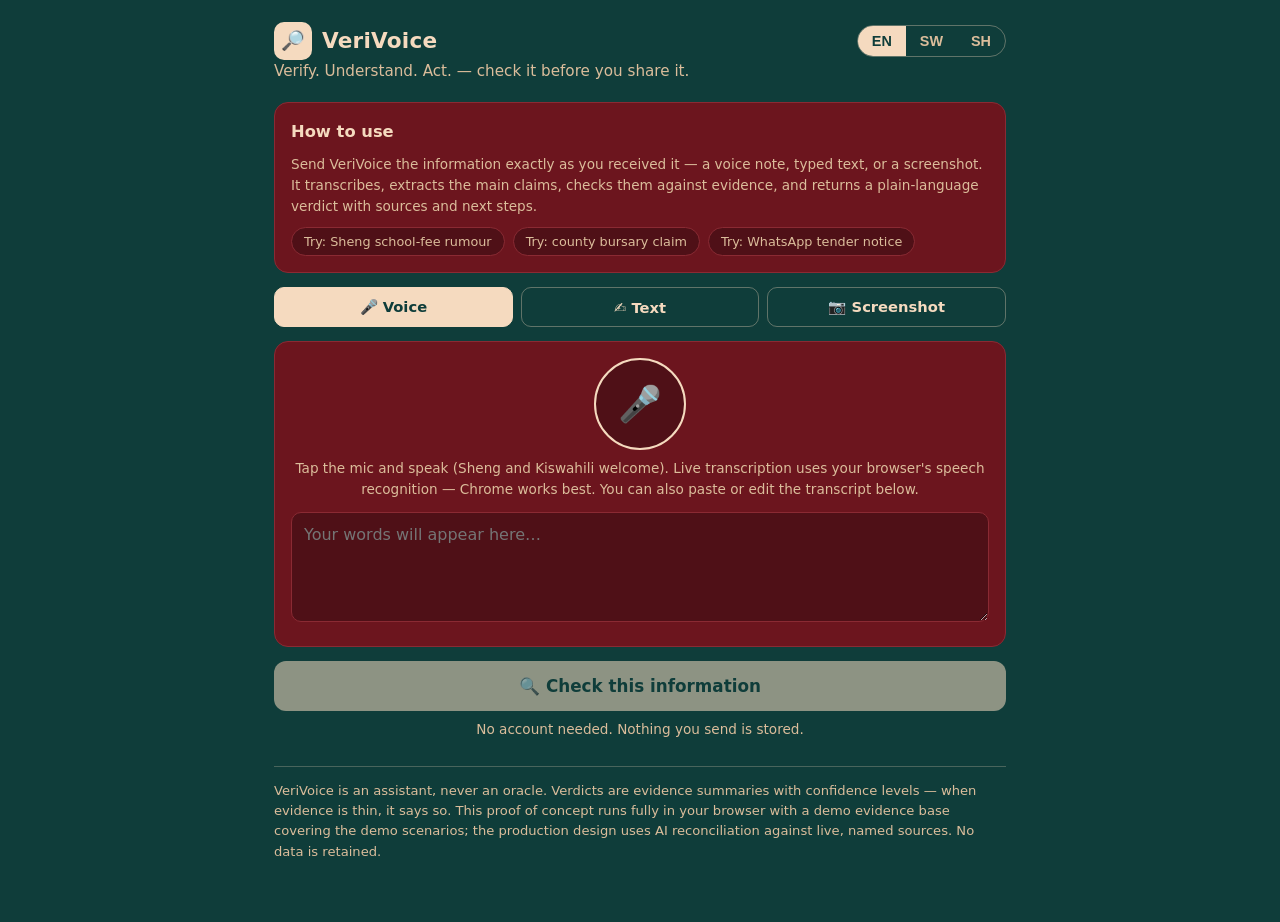
==== commit 7508b961: "Flip palette: green background, bordo center panels, cream buttons" ====
--- a/app/index.html
+++ b/app/index.html
@@ -7,50 +7,50 @@
 <title>VeriVoice — Verify. Understand. Act.</title>
 <style>
 :root{
-  /* Brand palette — Bordo #6C151E dominates, Cream #F5DABF panels, Green #0F3D3A used least */
+  /* Brand palette — Green #0F3D3A background, Bordo #6C151E center panels, Cream #F5DABF buttons */
   --bordo:#6C151E; --brandgreen:#0F3D3A; --cream:#F5DABF;
-  --bg:#6C151E; --card:#F5DABF; --card2:#EBD5B4; --ink:#3D0A10; --muted:#7A4A40;
-  --accent:#0F3D3A; --accent-ink:#F5DABF; --line:#D9BD9A;
-  --onbordo:#F5DABF; --onbordo-muted:#DBBD9B;
-  --supported:#0F3D3A; --disputed:#A3232E; --misleading:#B07818; --unverified:#9C8468;
+  --bg:#0F3D3A; --card:#6C151E; --card2:#4F1017; --ink:#F5DABF; --muted:#DBBD9B;
+  --accent:#F5DABF; --accent-ink:#0F3D3A; --line:#8A2A33;
+  --onbg:#F5DABF; --onbg-muted:#DBBD9B;
+  --supported:#34B483; --disputed:#D64545; --misleading:#E0AC52; --unverified:#9C9080;
   --font:system-ui,-apple-system,"Segoe UI",Roboto,"Helvetica Neue",Arial,sans-serif;
 }
 *{box-sizing:border-box;margin:0;padding:0}
-body{background:var(--bg);color:var(--onbordo);font-family:var(--font);line-height:1.55;font-size:17px}
+body{background:var(--bg);color:var(--onbg);font-family:var(--font);line-height:1.55;font-size:17px}
 .wrap{max-width:760px;margin:0 auto;padding:16px 14px 60px}
 header{display:flex;align-items:center;justify-content:space-between;gap:10px;padding:6px 0 14px}
-.logo{display:flex;align-items:center;gap:10px;font-weight:800;font-size:1.35rem;letter-spacing:.2px;color:var(--onbordo)}
+.logo{display:flex;align-items:center;gap:10px;font-weight:800;font-size:1.35rem;letter-spacing:.2px;color:var(--onbg)}
 .logo .mark{width:38px;height:38px;border-radius:10px;background:var(--accent);color:var(--accent-ink);display:flex;align-items:center;justify-content:center;font-size:1.2rem}
-.tagline{color:var(--onbordo-muted);font-size:.95rem;margin-top:-14px;margin-bottom:18px}
+.tagline{color:var(--onbg-muted);font-size:.95rem;margin-top:-14px;margin-bottom:18px}
 .langtoggle{display:flex;border:1px solid rgba(245,218,191,.35);border-radius:999px;overflow:hidden;flex-shrink:0}
-.langtoggle button{background:transparent;color:var(--onbordo-muted);border:0;padding:7px 14px;font-weight:700;cursor:pointer;font-size:.9rem}
+.langtoggle button{background:transparent;color:var(--onbg-muted);border:0;padding:7px 14px;font-weight:700;cursor:pointer;font-size:.9rem}
 .langtoggle button.on{background:var(--accent);color:var(--accent-ink)}
 .card{background:var(--card);border:1px solid var(--line);border-radius:14px;padding:16px;margin-bottom:14px;color:var(--ink)}
 h2{font-size:1.02rem;margin-bottom:10px}
 .tabs{display:flex;gap:8px;margin-bottom:14px}
-.tab{flex:1;background:transparent;border:1px solid rgba(245,218,191,.35);color:var(--onbordo);border-radius:10px;padding:10px 6px;cursor:pointer;font-size:.92rem;font-weight:600;font-family:inherit}
+.tab{flex:1;background:transparent;border:1px solid rgba(245,218,191,.35);color:var(--onbg);border-radius:10px;padding:10px 6px;cursor:pointer;font-size:.92rem;font-weight:600;font-family:inherit}
 .tab.on{background:var(--accent);color:var(--accent-ink);border-color:var(--accent)}
 .hint{color:var(--muted);font-size:.85rem;margin-top:8px}
 textarea{width:100%;background:var(--card2);border:1px solid var(--line);border-radius:10px;color:var(--ink);padding:12px;font-size:1rem;font-family:inherit;min-height:110px;resize:vertical}
-textarea:focus{outline:2px solid var(--bordo)}
+textarea:focus{outline:2px solid var(--cream)}
 .btn{display:block;width:100%;background:var(--accent);color:var(--accent-ink);border:0;border-radius:12px;padding:15px;font-size:1.05rem;font-weight:800;cursor:pointer;font-family:inherit;margin-top:6px}
 .btn:disabled{opacity:.55;cursor:wait}
 .btn.ghost{background:transparent;border:1px solid var(--line);color:var(--ink);font-weight:600;margin-top:10px}
 .microw{display:flex;align-items:center;gap:10px;justify-content:center;flex-wrap:wrap}
-.micbtn{width:92px;height:92px;border-radius:50%;border:2px solid var(--bordo);background:var(--card2);color:var(--ink);font-size:2.2rem;cursor:pointer}
+.micbtn{width:92px;height:92px;border-radius:50%;border:2px solid var(--cream);background:var(--card2);color:var(--cream);font-size:2.2rem;cursor:pointer}
 .micbtn.rec{background:#c23b3b;border-color:#c23b3b;color:#fff;animation:pulse 1.2s infinite}
 @keyframes pulse{0%{box-shadow:0 0 0 0 rgba(194,59,59,.5)}70%{box-shadow:0 0 0 22px rgba(194,59,59,0)}100%{box-shadow:0 0 0 0 rgba(194,59,59,0)}}
 .transcript{margin-top:12px}
-.drop{border:2px dashed var(--line);border-radius:12px;padding:26px;text-align:center;color:var(--muted);cursor:pointer}
+.drop{border:2px dashed rgba(245,218,191,.4);border-radius:12px;padding:26px;text-align:center;color:var(--muted);cursor:pointer}
 .drop.hasimg{padding:10px}
 .drop img{max-width:100%;border-radius:8px}
 .ocrprogress{color:var(--muted);font-size:.9rem;margin-top:10px}
 .pipeline{display:none;background:var(--card);border:1px solid var(--line);border-radius:14px;padding:16px 18px;margin-bottom:14px;color:var(--ink)}
 .pipeline .step{display:flex;align-items:center;gap:10px;padding:7px 0;color:var(--muted);font-size:.95rem}
 .pipeline .step.done{color:var(--ink)}
-.pipeline .step .tick{width:22px;height:22px;border-radius:50%;border:1.5px solid var(--line);display:inline-flex;align-items:center;justify-content:center;font-size:.75rem;flex-shrink:0}
+.pipeline .step .tick{width:22px;height:22px;border-radius:50%;border:1.5px solid rgba(245,218,191,.4);display:inline-flex;align-items:center;justify-content:center;font-size:.75rem;flex-shrink:0}
 .pipeline .step.done .tick{background:var(--accent);color:var(--accent-ink);border-color:var(--accent)}
-.safety{background:#4F1017;border:1px solid #8A2A33;border-radius:12px;padding:14px;margin-bottom:14px;color:var(--onbordo)}
+.safety{background:#0A2B28;border:1px solid rgba(245,218,191,.25);border-radius:12px;padding:14px;margin-bottom:14px;color:var(--onbg)}
 .safety h3{font-size:.98rem;margin-bottom:6px;color:#F0A3A3}
 .safety p{font-size:.95rem}
 .verdictcard{background:var(--card);border:1px solid var(--line);border-left:6px solid var(--unverified);border-radius:12px;padding:16px;margin-bottom:14px;color:var(--ink)}
@@ -60,22 +60,22 @@
 .verdictcard.unverified{border-left-color:var(--unverified)}
 .claim{font-size:1.05rem;font-weight:600;margin-bottom:10px}
 .badge{display:inline-block;padding:4px 12px;border-radius:999px;font-weight:800;font-size:.85rem;letter-spacing:.4px;margin-bottom:10px}
-.badge.supported{background:rgba(15,61,58,.14);color:#0F3D3A}
-.badge.disputed{background:rgba(163,35,46,.14);color:#8F1D26}
-.badge.misleading{background:rgba(176,120,24,.16);color:#7A5206}
-.badge.unverified{background:rgba(110,80,62,.16);color:#5E4235}
+.badge.supported{background:rgba(52,180,131,.18);color:#7FE0BB}
+.badge.disputed{background:rgba(214,69,69,.18);color:#F0A3A3}
+.badge.misleading{background:rgba(224,172,82,.18);color:#F0C27A}
+.badge.unverified{background:rgba(156,144,128,.18);color:#C9BDA2}
 .sechead{font-size:.82rem;font-weight:800;color:var(--muted);text-transform:uppercase;letter-spacing:.6px;margin:12px 0 6px}
 .source{display:block;background:var(--card2);border:1px solid var(--line);border-radius:10px;padding:10px 12px;margin-bottom:8px;color:var(--ink);text-decoration:none;font-size:.95rem}
 .source small{color:var(--muted);display:block}
-.confbar{height:8px;background:#DCC09C;border-radius:999px;overflow:hidden;margin:6px 0 2px}
-.confbar span{display:block;height:100%;background:var(--bordo)}
+.confbar{height:8px;background:#3A0C11;border-radius:999px;overflow:hidden;margin:6px 0 2px}
+.confbar span{display:block;height:100%;background:var(--cream)}
 .nextsteps li{margin:4px 0 4px 18px;font-size:.97rem}
 .sharebox{background:var(--card2);border:1px solid var(--line);border-radius:12px;padding:14px;margin-top:12px;font-size:.93rem;white-space:pre-wrap;display:none}
-footer{color:var(--onbordo-muted);font-size:.82rem;margin-top:26px;border-top:1px solid rgba(245,218,191,.25);padding-top:14px}
-a{color:#0F3D3A}
+footer{color:var(--onbg-muted);font-size:.82rem;margin-top:26px;border-top:1px solid rgba(245,218,191,.25);padding-top:14px}
+a{color:#7FE0BB}
 .try{display:flex;gap:8px;flex-wrap:wrap;margin-top:10px}
 .try button{background:var(--card2);border:1px solid var(--line);color:var(--muted);border-radius:999px;padding:6px 12px;font-size:.8rem;cursor:pointer;font-family:inherit}
-.try button:hover{color:var(--ink);border-color:var(--bordo)}
+.try button:hover{color:var(--ink);border-color:var(--cream)}
 </style>
 </head>
 <body>
